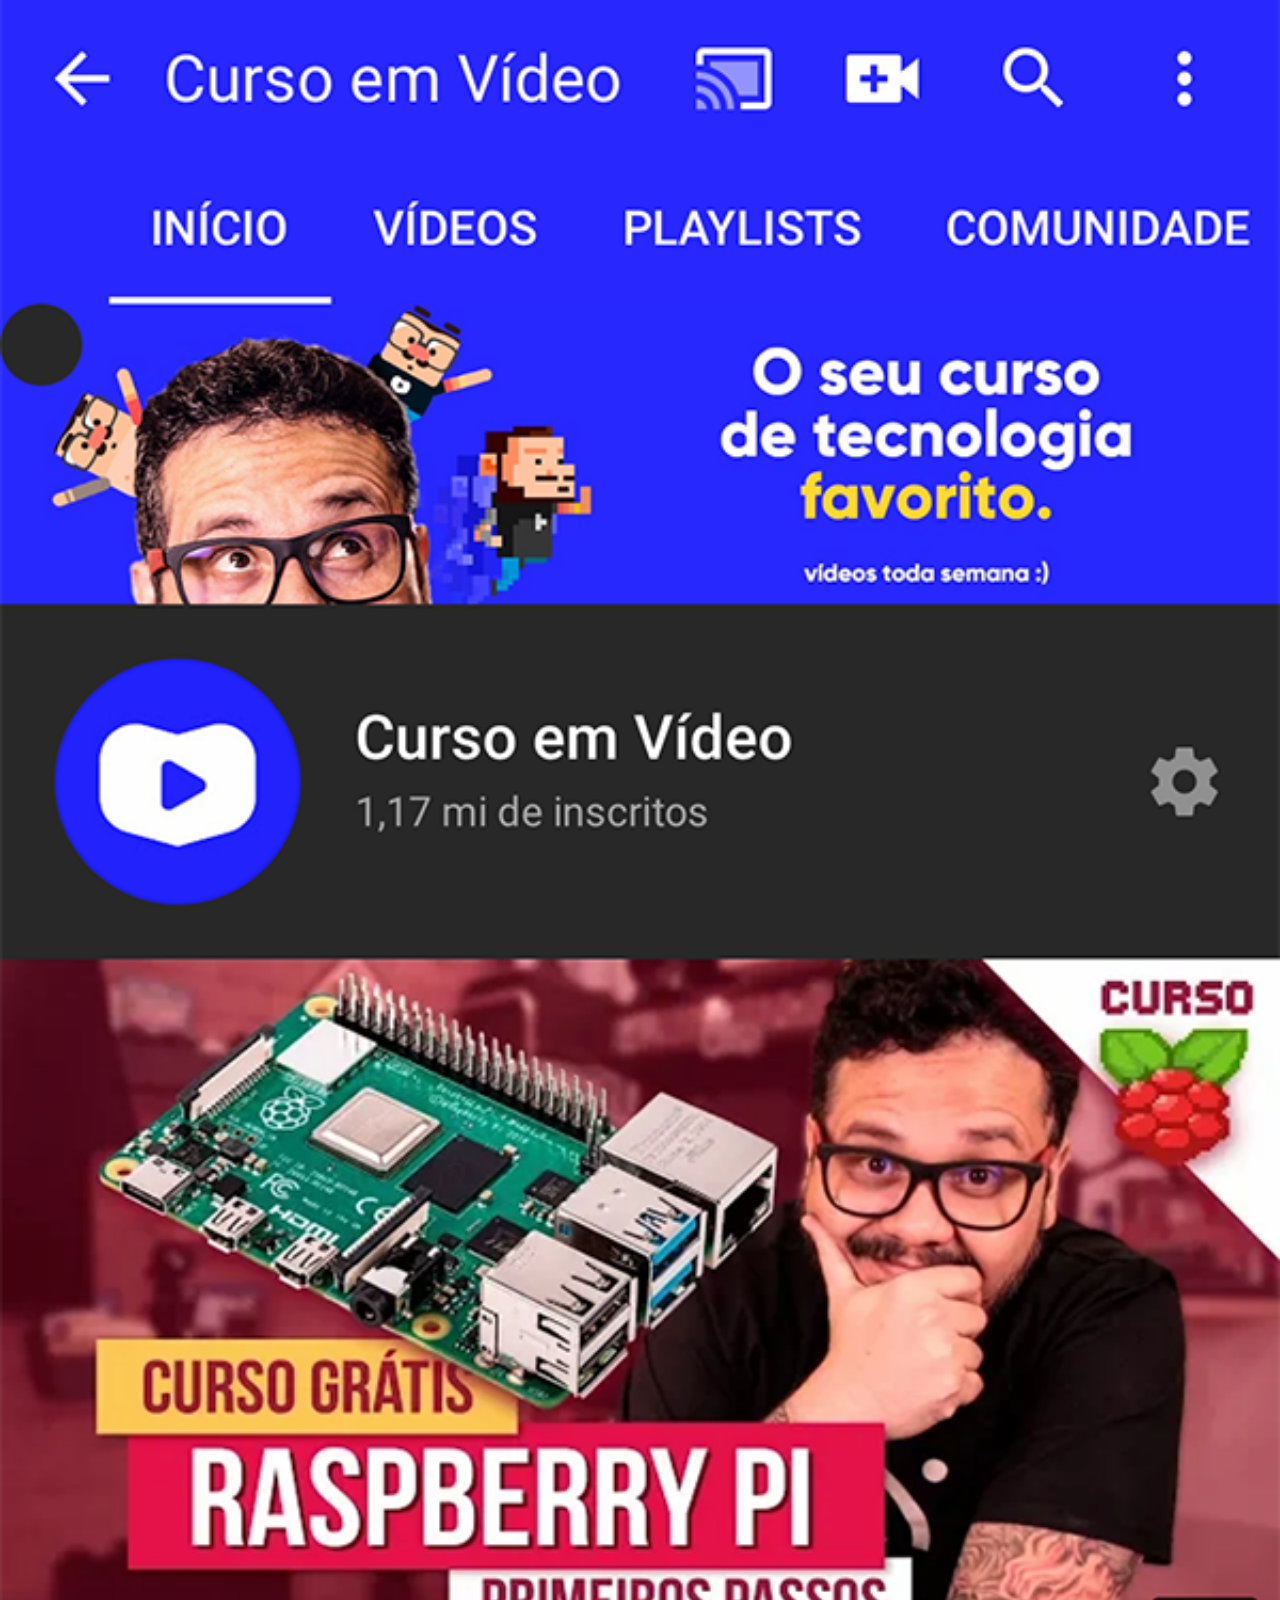
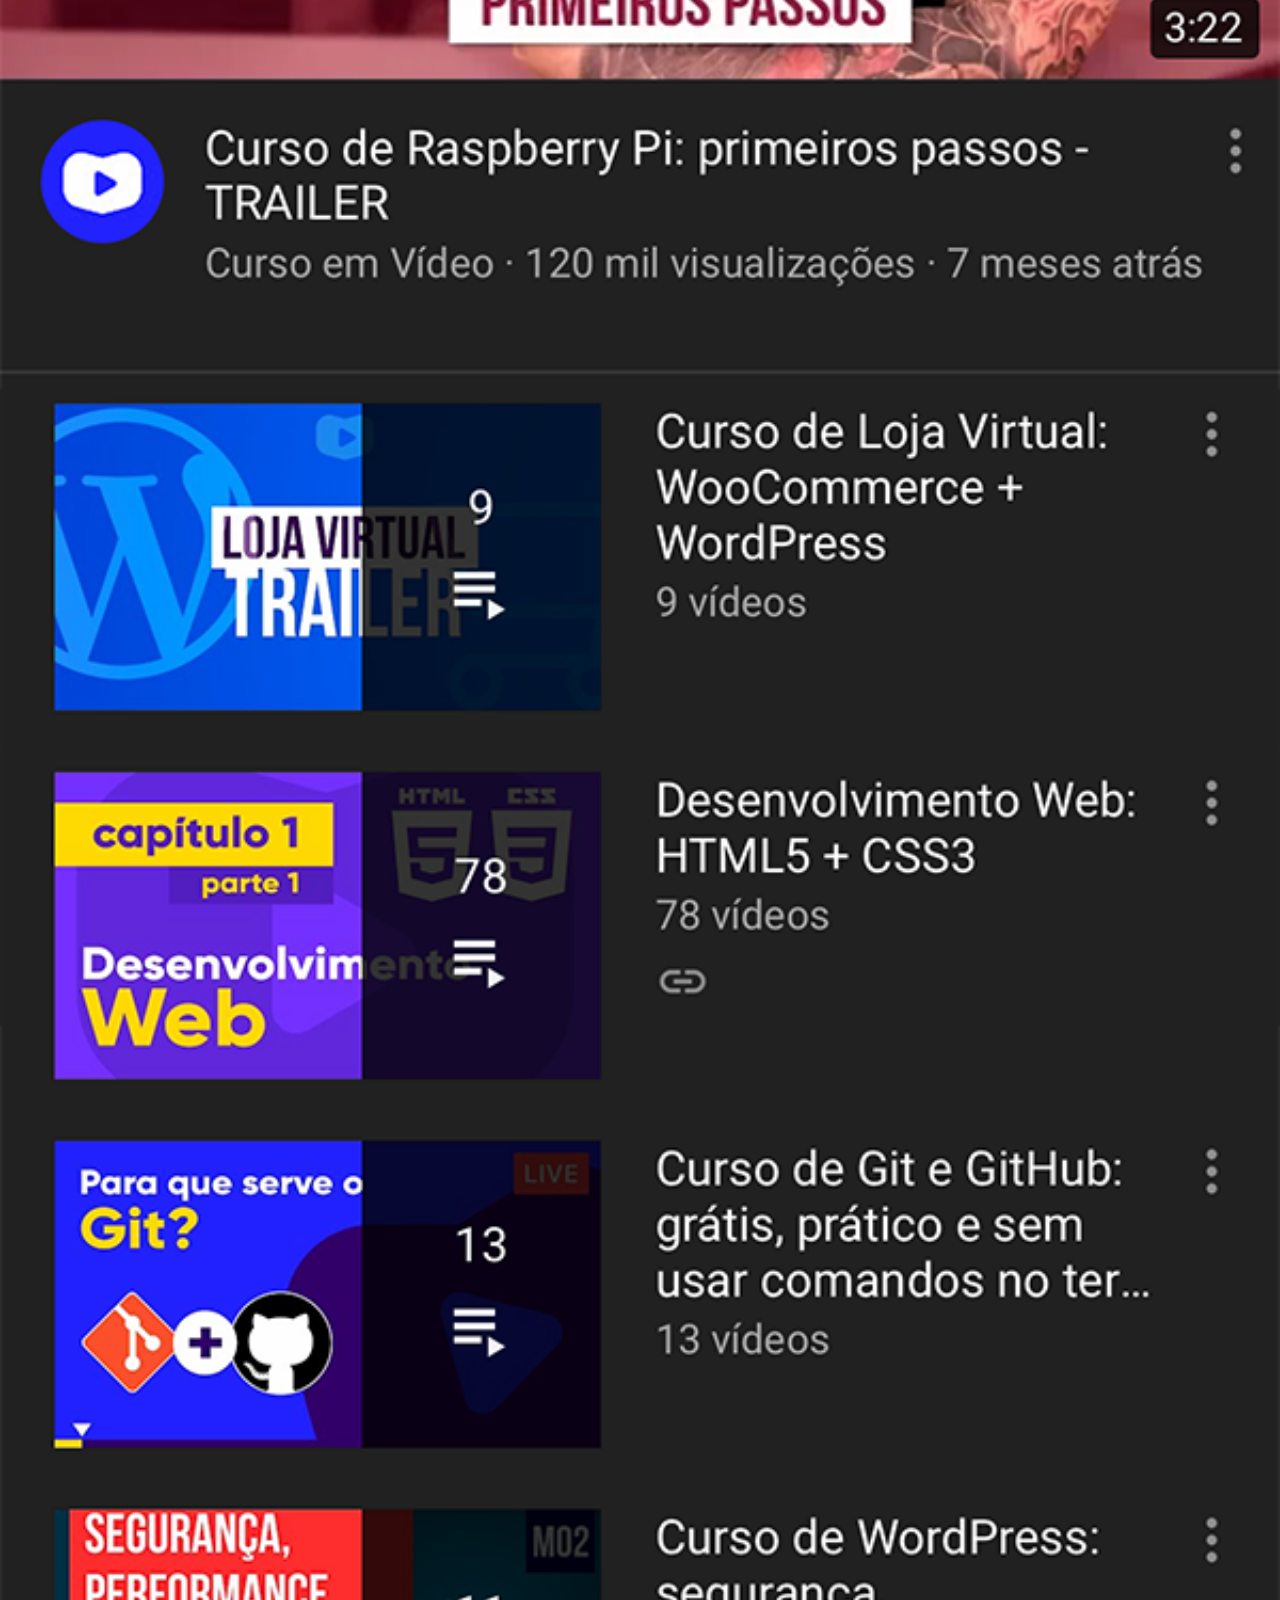
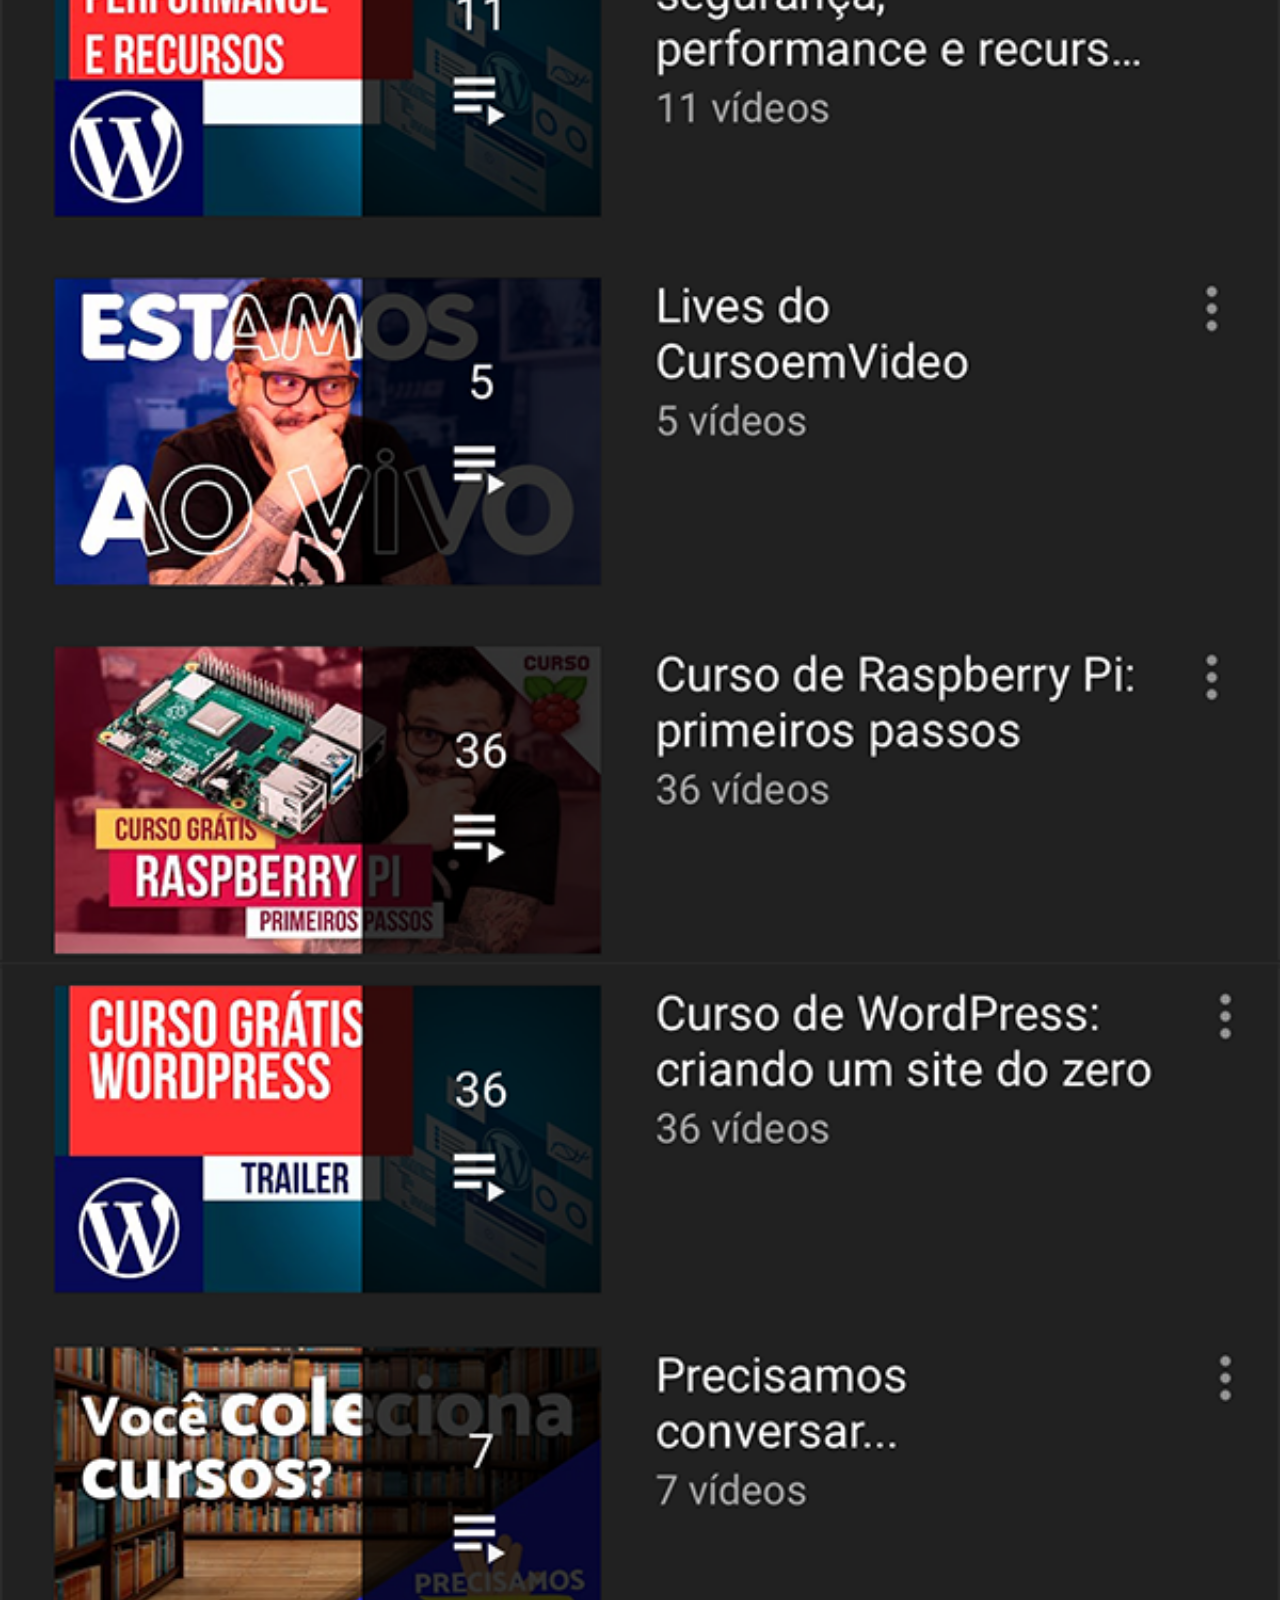
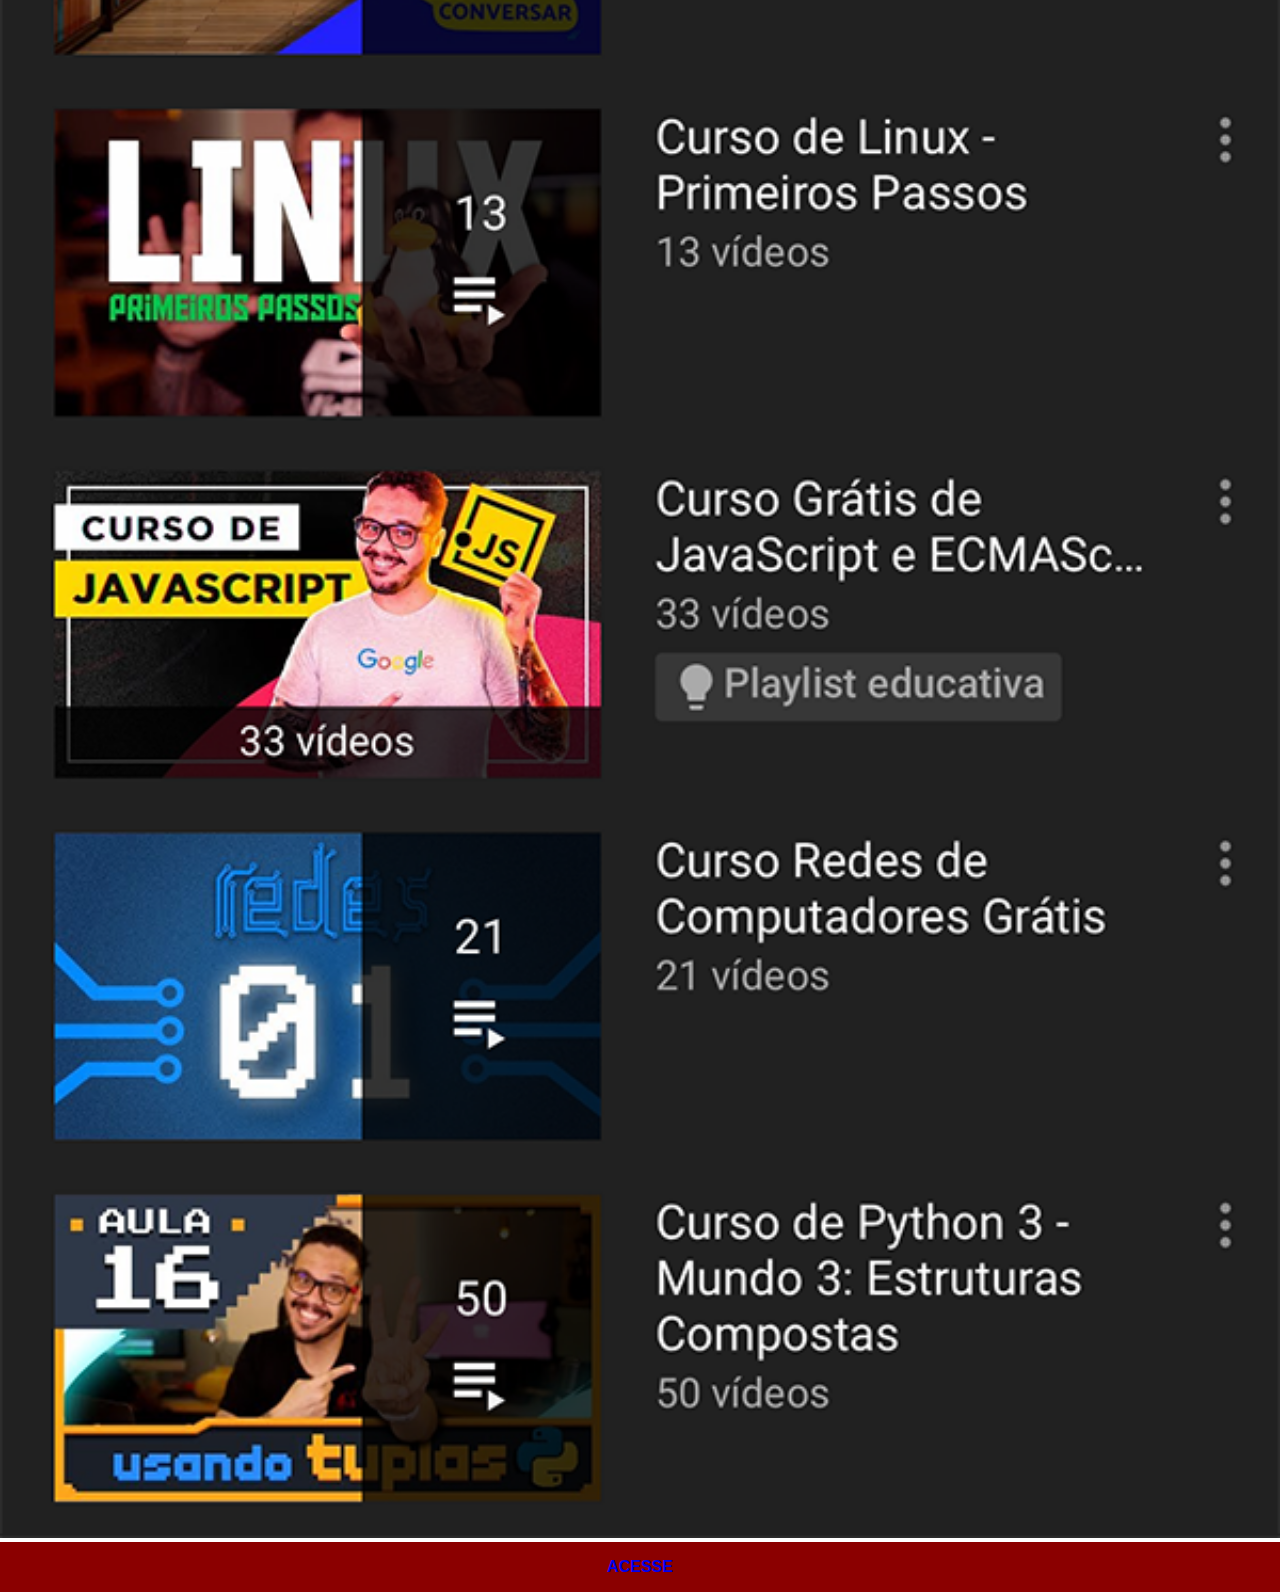
==== youtube.html @ 64e413e3 "atualização" ====
<!DOCTYPE html>
<html lang="pt-br">
<head>
    <meta charset="UTF-8">
    <meta name="viewport" content="width=device-width, initial-scale=1.0">
    <title>Youtube</title>
    <style>
        * {
            margin: 0px;
            padding: 0px;
            font-family: Arial, Helvetica, sans-serif;
        }
        
        ::-webkit-scrollbar{  /*serve para tirar a barra de rolagem*/
            width: 0px;
            height: 0px;
        }


        img{
            width: 100vw;


        }

        a{
            display: block;
            background-color: darkred;
            padding: 16px;
            text-align: center;
            font-weight: bolder;
            text-decoration: none;
        }
    </style>
</head>
<body>
    <img src="imagens/tela-youtube.png" alt="">
    <a href="https://www.youtube.com/@CursoemVideo" target="_blank">ACESSE</a> 
    
</body>
</html>
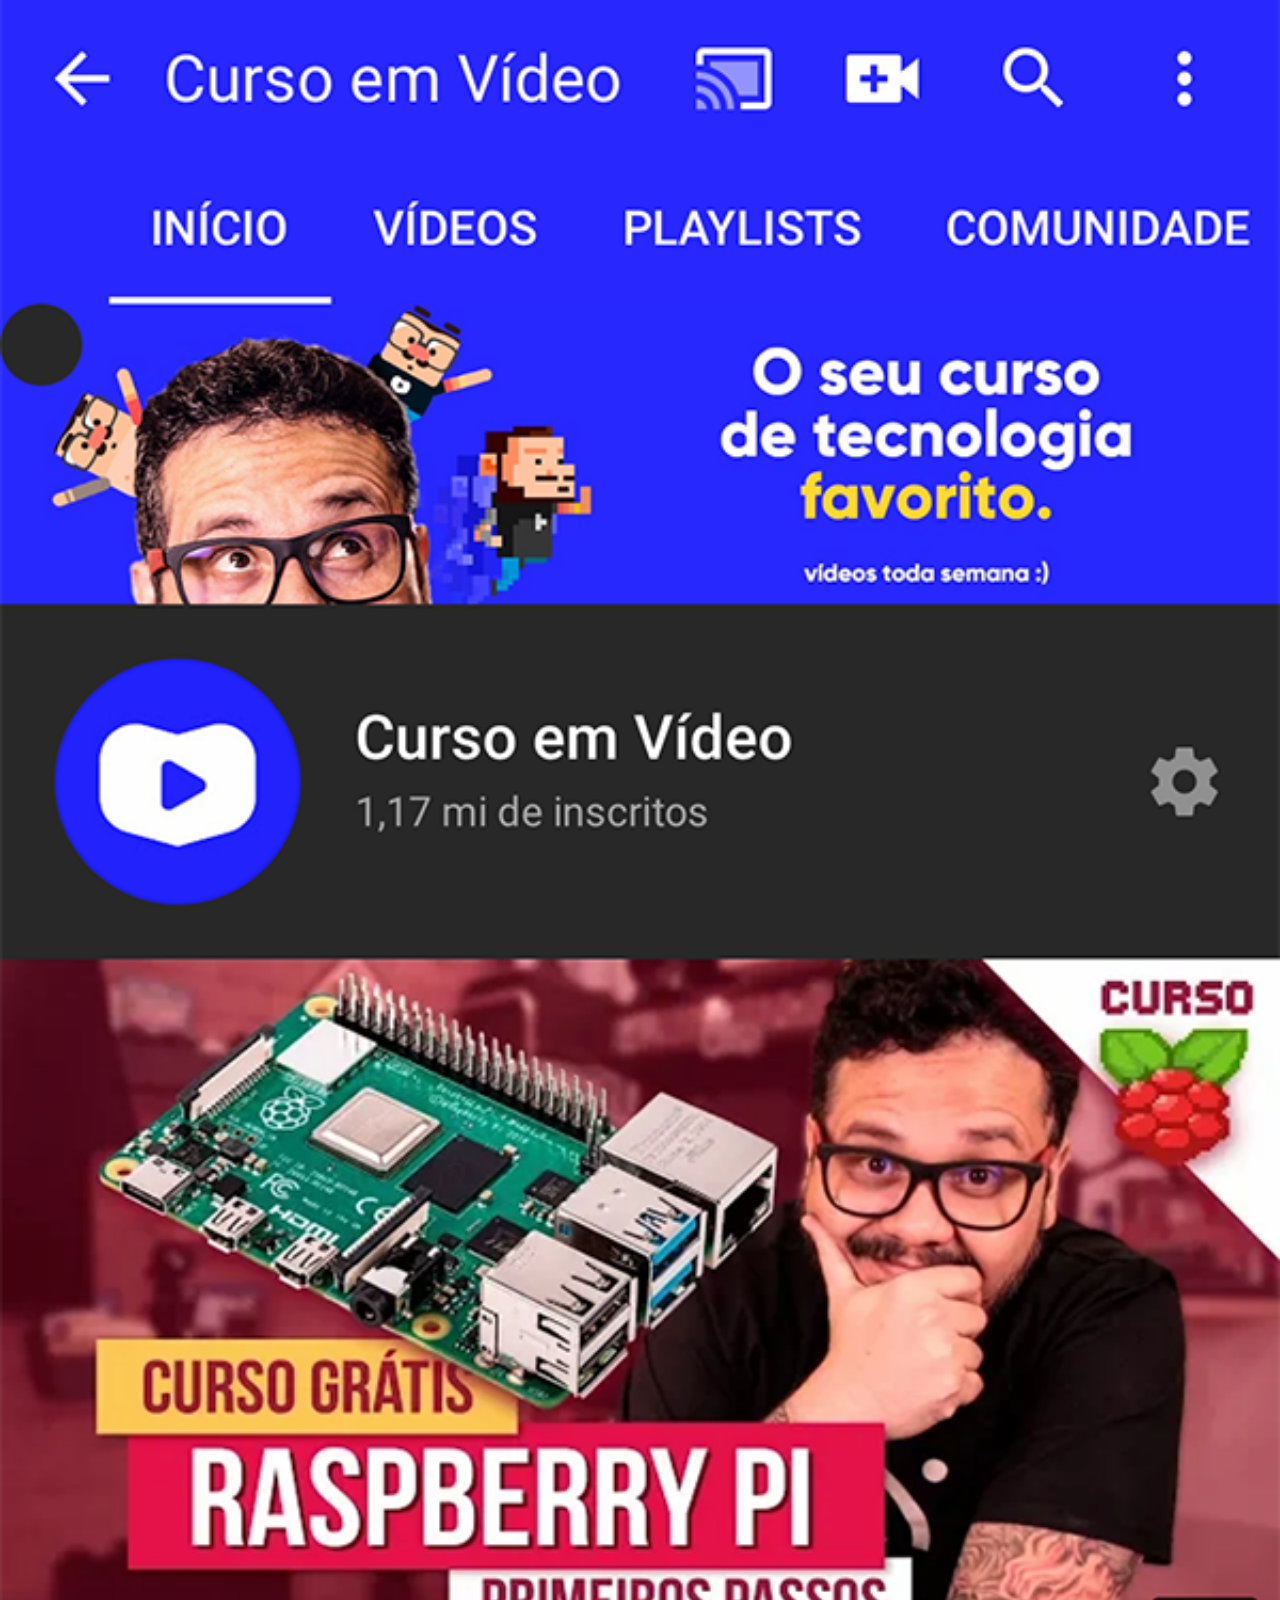
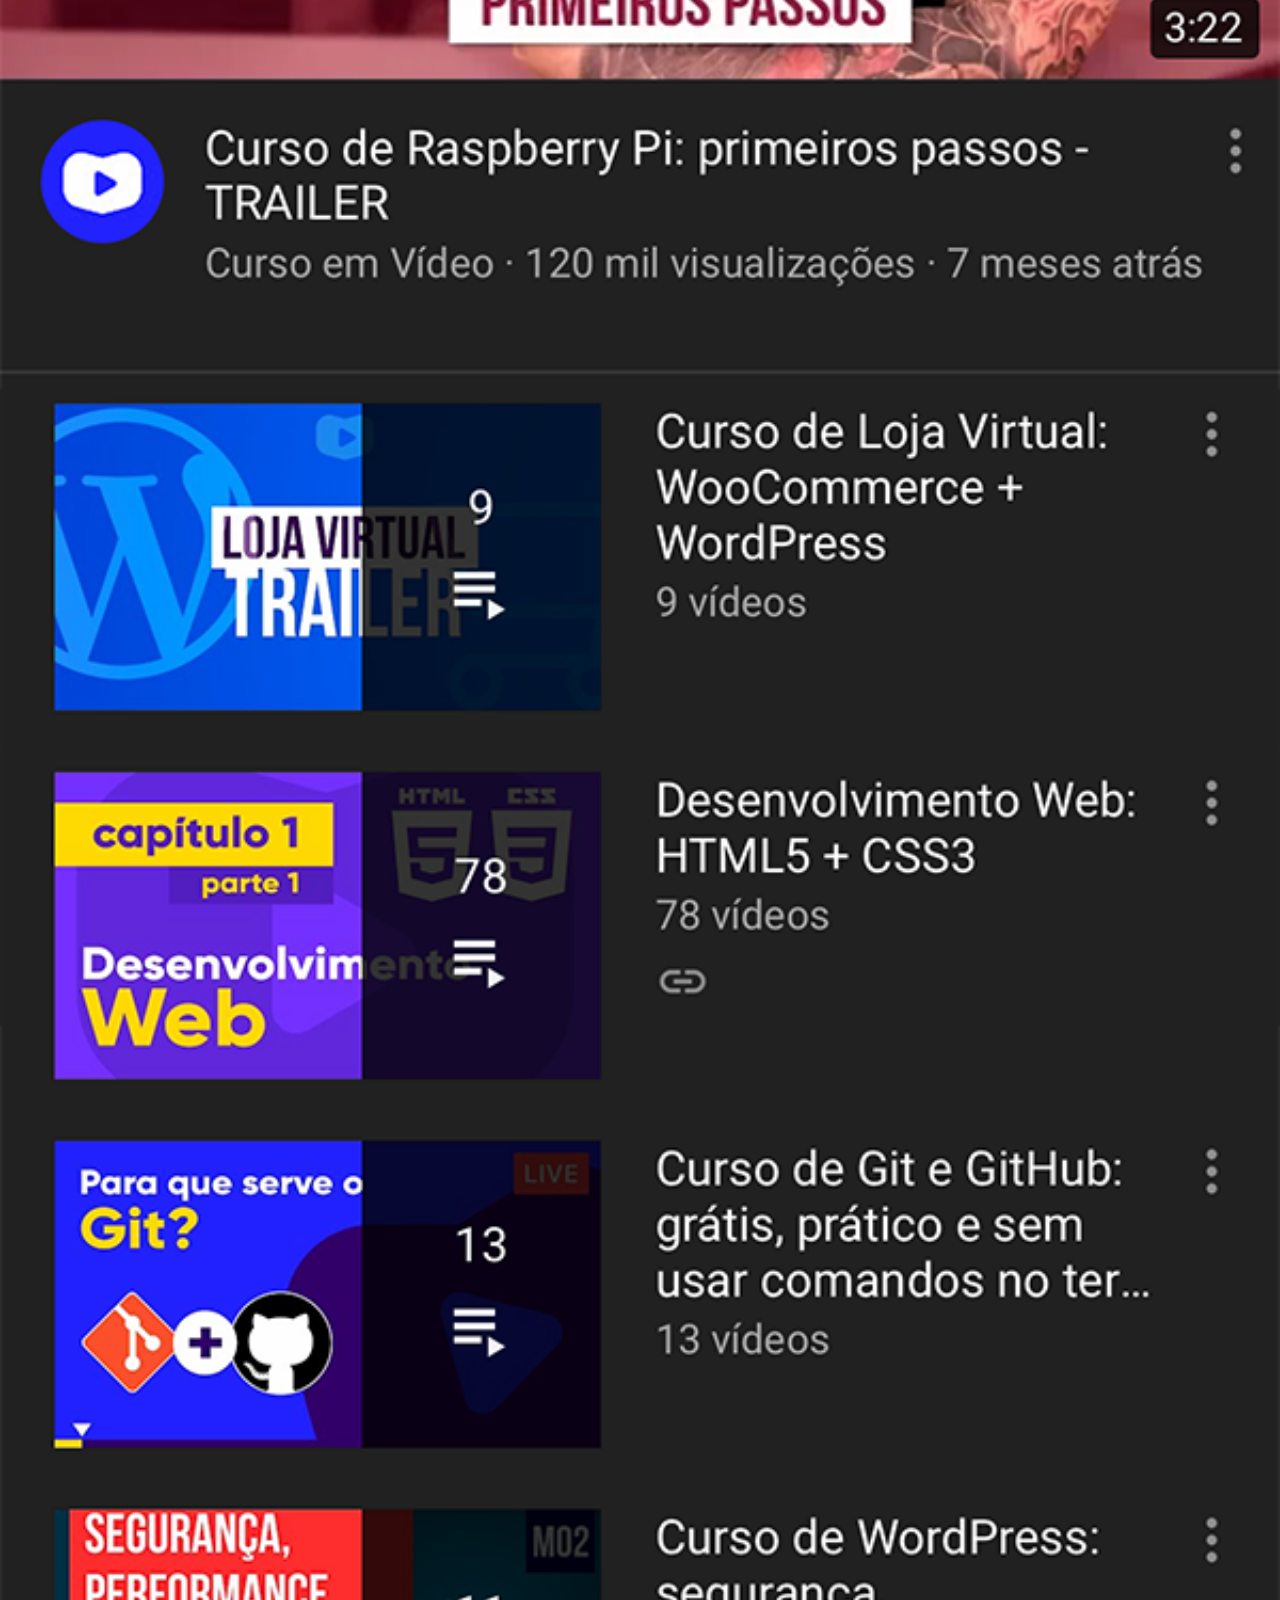
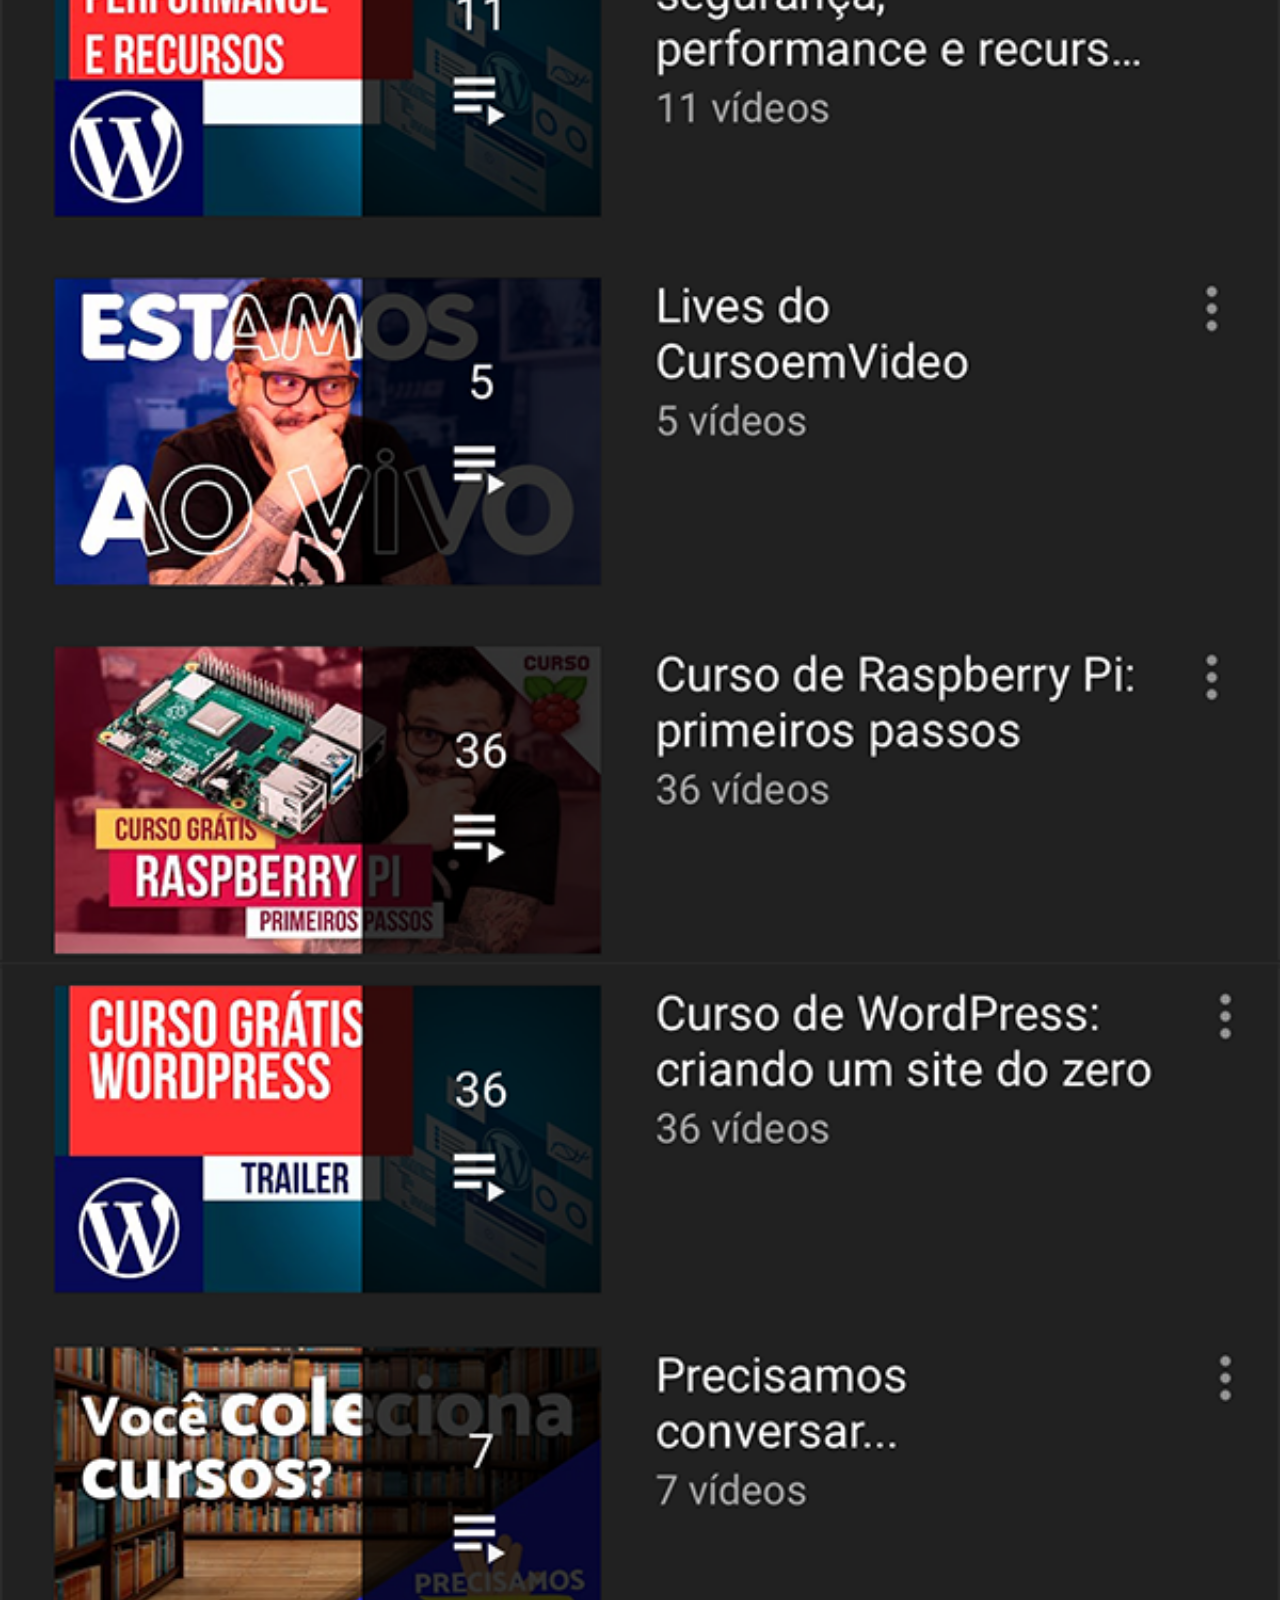
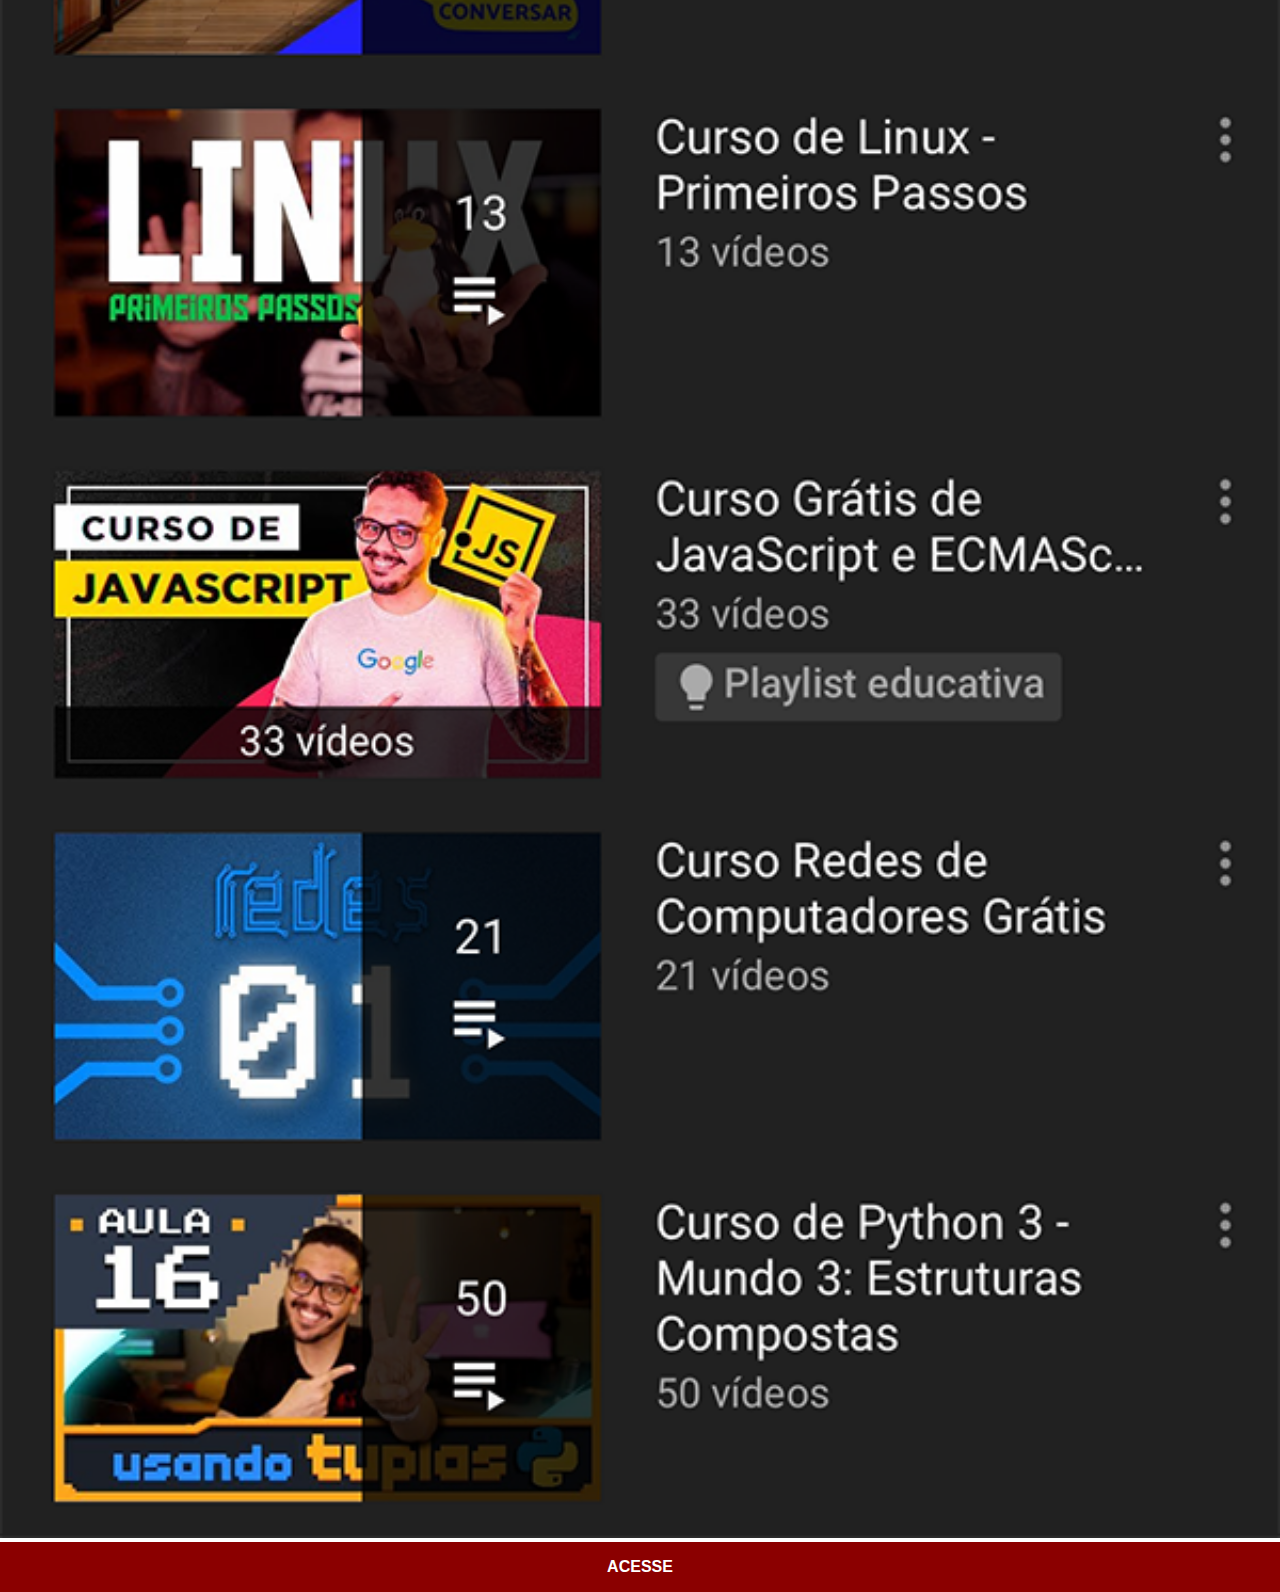
==== commit 74f1fd5c: "pagina youtube" ====
--- a/youtube.html
+++ b/youtube.html
@@ -19,8 +19,6 @@
 
         img{
             width: 100vw;
-
-
         }
 
         a{
@@ -30,6 +28,12 @@
             text-align: center;
             font-weight: bolder;
             text-decoration: none;
+            color: white;
+        }
+
+        a:hover{
+            background-color: red;
+            
         }
     </style>
 </head>
